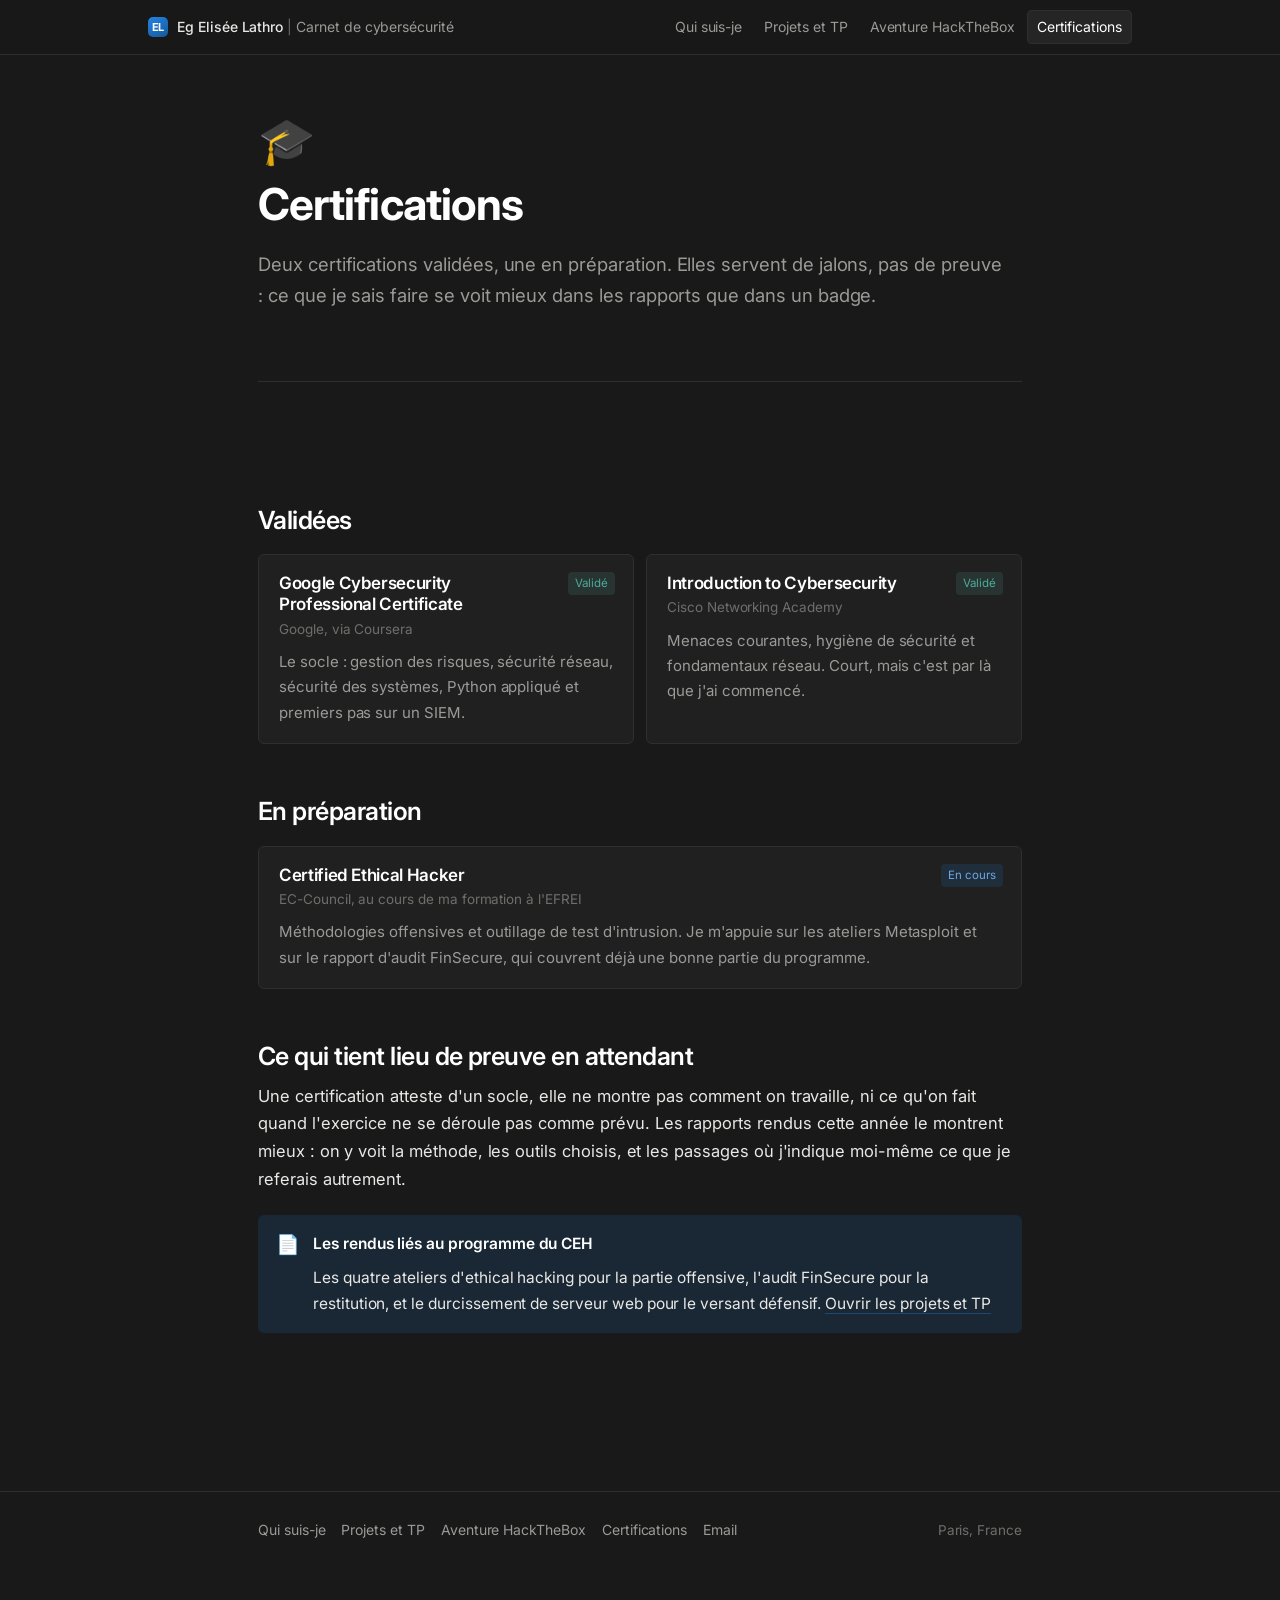
==== certifications.html @ 5270f84b "v1" ====
<!DOCTYPE html>
<html lang="fr">
<head>
<meta charset="UTF-8">
<meta name="viewport" content="width=device-width, initial-scale=1.0">
<title>Certifications | Eg Elisée Lathro</title>
<meta name="description" content="Certifications obtenues et en préparation par Eg Elisée Lathro dans le domaine de la cybersécurité.">
<link rel="preconnect" href="https://fonts.googleapis.com">
<link rel="preconnect" href="https://fonts.gstatic.com" crossorigin>
<link href="https://fonts.googleapis.com/css2?family=Inter:wght@400;500;600;700&amp;family=JetBrains+Mono:wght@400;500&amp;display=swap" rel="stylesheet">
<link rel="stylesheet" href="css/style.css">
</head>
<body>

<header class="topbar">
  <div class="topbar-inner">
    <a class="wordmark" href="index.html">
      <span class="mark" aria-hidden="true">EL</span>
      <span><strong>Eg Elisée Lathro</strong> <span class="sep">|</span> Carnet de cybersécurité</span>
    </a>
    <button class="nav-toggle" aria-expanded="false">Menu</button>
    <nav class="tabs" aria-label="Navigation principale">
      <a href="index.html">Qui suis-je</a>
      <a href="travaux.html">Projets et TP</a>
      <a href="htb-adventure.html">Aventure HackTheBox</a>
      <a href="certifications.html" aria-current="page">Certifications</a>
    </nav>
  </div>
</header>

<div class="container">
  <header class="page-head">
    <span class="page-icon" aria-hidden="true">🎓</span>
    <h1>Certifications</h1>
    <p class="lede">
      Deux certifications validées, une en préparation. Elles servent de jalons, pas de
      preuve : ce que je sais faire se voit mieux dans les rapports que dans un badge.
    </p>
  </header>

  <hr>

  <main>
    <h2>Validées</h2>
    <div class="cards">
      <div class="card">
        <span class="stamp done">Validé</span>
        <h3>Google Cybersecurity Professional Certificate</h3>
        <p class="issuer">Google, via Coursera</p>
        <p>
          Le socle : gestion des risques, sécurité réseau, sécurité des systèmes, Python
          appliqué et premiers pas sur un SIEM.
        </p>
      </div>
      <div class="card">
        <span class="stamp done">Validé</span>
        <h3>Introduction to Cybersecurity</h3>
        <p class="issuer">Cisco Networking Academy</p>
        <p>
          Menaces courantes, hygiène de sécurité et fondamentaux réseau. Court, mais c'est
          par là que j'ai commencé.
        </p>
      </div>
    </div>

    <h2>En préparation</h2>
    <div class="cards one">
      <div class="card">
        <span class="stamp progress">En cours</span>
        <h3>Certified Ethical Hacker</h3>
        <p class="issuer">EC-Council, au cours de ma formation à l'EFREI</p>
        <p>
          Méthodologies offensives et outillage de test d'intrusion. Je m'appuie sur les
          ateliers Metasploit et sur le rapport d'audit FinSecure, qui couvrent déjà une
          bonne partie du programme.
        </p>
      </div>
    </div>

    <h2>Ce qui tient lieu de preuve en attendant</h2>
    <p>
      Une certification atteste d'un socle, elle ne montre pas comment on travaille, ni ce
      qu'on fait quand l'exercice ne se déroule pas comme prévu. Les rapports rendus cette
      année le montrent mieux : on y voit la méthode, les outils choisis, et les passages
      où j'indique moi-même ce que je referais autrement.
    </p>
    <div class="callout">
      <span class="ico" aria-hidden="true">📄</span>
      <div>
        <p><strong>Les rendus liés au programme du CEH</strong></p>
        <p>
          Les quatre ateliers d'ethical hacking pour la partie offensive, l'audit FinSecure
          pour la restitution, et le durcissement de serveur web pour le versant défensif.
          <a href="travaux.html">Ouvrir les projets et TP</a>
        </p>
      </div>
    </div>
  </main>
</div>

<footer>
  <div class="container">
    <div class="footer-links">
      <a href="index.html">Qui suis-je</a>
      <a href="travaux.html">Projets et TP</a>
      <a href="htb-adventure.html">Aventure HackTheBox</a>
      <a href="certifications.html">Certifications</a>
      <a href="mailto:elisee.lathro@gmail.com">Email</a>
    </div>
    <p class="footer-note">Paris, France</p>
  </div>
</footer>

<script src="js/main.js"></script>
</body>
</html>
---- css/style.css ----
/* ============================================================
   Carnet de cybersécurité, Eg Elisée Lathro
   Thème sombre inspiré de Notion, accent bleu
   ============================================================ */

:root {
  --bg:          #191919;
  --bg-raised:   #202020;
  --bg-block:    #252525;
  --bg-hover:    #2c2c2c;
  --bg-input:    #2f2f2f;

  --line:        #2f2f2f;
  --line-soft:   rgba(255, 255, 255, 0.07);

  --text:        #e8e8e6;
  --text-2:      #9b9a97;
  --text-3:      #6f6e6b;

  --blue:        #2383e2;
  --blue-light:  #6ba9e8;
  --blue-wash:   rgba(35, 131, 226, 0.13);
  --blue-edge:   rgba(35, 131, 226, 0.35);

  --green:       #4dab9a;
  --amber:       #d9a441;

  --sans: "Inter", -apple-system, BlinkMacSystemFont, "Segoe UI", Helvetica, Arial, sans-serif;
  --mono: "JetBrains Mono", ui-monospace, SFMono-Regular, Menlo, Consolas, monospace;

  --page: 820px;
  --radius: 6px;
}

* { box-sizing: border-box; }

@media (prefers-reduced-motion: reduce) {
  * { animation: none !important; transition: none !important; scroll-behavior: auto !important; }
}

html { scroll-behavior: smooth; -webkit-text-size-adjust: 100%; }

body {
  margin: 0;
  background: var(--bg);
  color: var(--text);
  font-family: var(--sans);
  font-size: 16.5px;
  line-height: 1.68;
  letter-spacing: -0.003em;
  -webkit-font-smoothing: antialiased;
}

.container {
  max-width: var(--page);
  margin: 0 auto;
  padding: 0 28px;
}

@media (max-width: 600px) {
  body { font-size: 16px; }
  .container { padding: 0 20px; }
}

/* ---------- Liens ---------- */

a {
  color: var(--text);
  text-decoration: none;
  border-bottom: 1px solid var(--blue-edge);
  transition: border-color 0.12s ease, color 0.12s ease;
}

a:hover {
  color: var(--blue-light);
  border-bottom-color: var(--blue);
}

a:focus-visible,
button:focus-visible,
summary:focus-visible {
  outline: 2px solid var(--blue);
  outline-offset: 2px;
  border-radius: 3px;
}

/* ---------- Titres ---------- */

h1, h2, h3 {
  font-family: var(--sans);
  color: #fff;
  line-height: 1.25;
  letter-spacing: -0.021em;
  margin: 0 0 0.4em;
}

h1 { font-size: clamp(34px, 5.4vw, 44px); font-weight: 700; }
h2 { font-size: 25px; font-weight: 600; margin-top: 2.1em; }
h3 { font-size: 19px; font-weight: 600; margin-top: 1.6em; }

p { margin: 0 0 0.85em; }

strong { color: #fff; font-weight: 600; }

code {
  font-family: var(--mono);
  font-size: 0.855em;
  background: var(--bg-block);
  color: #e5837a;
  border-radius: 3px;
  padding: 2px 5px;
}

/* ---------- Barre de navigation ---------- */

.topbar {
  position: sticky;
  top: 0;
  z-index: 30;
  background: rgba(25, 25, 25, 0.88);
  backdrop-filter: saturate(160%) blur(10px);
  border-bottom: 1px solid var(--line);
}

.topbar-inner {
  max-width: 1040px;
  margin: 0 auto;
  padding: 10px 28px;
  display: flex;
  align-items: center;
  justify-content: space-between;
  gap: 16px;
}

.wordmark {
  display: flex;
  align-items: center;
  gap: 9px;
  font-size: 14px;
  color: var(--text-2);
  border: 0;
  white-space: nowrap;
  overflow: hidden;
  text-overflow: ellipsis;
}

.wordmark:hover { color: var(--text-2); }

.wordmark .mark {
  width: 20px;
  height: 20px;
  flex: 0 0 20px;
  border-radius: 5px;
  background: linear-gradient(150deg, var(--blue), #15599c);
  display: inline-flex;
  align-items: center;
  justify-content: center;
  font-size: 11px;
  font-weight: 700;
  color: #fff;
  letter-spacing: -0.02em;
}

.wordmark strong { color: var(--text); font-weight: 500; }
.wordmark .sep { color: var(--text-3); }

nav.tabs { display: flex; gap: 2px; }

nav.tabs a {
  font-size: 14px;
  color: var(--text-2);
  padding: 5px 10px;
  border-radius: 5px;
  border: 0;
  transition: background 0.12s ease, color 0.12s ease;
}

nav.tabs a:hover { background: var(--bg-hover); color: var(--text); }

nav.tabs a[aria-current="page"] {
  color: #fff;
  background: var(--bg-block);
  box-shadow: inset 0 0 0 1px var(--line);
}

.nav-toggle {
  display: none;
  font-family: inherit;
  font-size: 14px;
  color: var(--text-2);
  background: var(--bg-block);
  border: 1px solid var(--line);
  border-radius: 5px;
  padding: 6px 11px;
  cursor: pointer;
}

@media (max-width: 720px) {
  .topbar-inner { flex-wrap: wrap; padding: 10px 20px; }
  .nav-toggle { display: inline-block; }
  nav.tabs { display: none; width: 100%; flex-direction: column; padding-bottom: 6px; }
  nav.tabs.open { display: flex; }
  nav.tabs a { padding: 9px 10px; }
}

/* ---------- En-tête de page ---------- */

.page-head {
  padding: 62px 0 4px;
}

.page-icon {
  font-size: 46px;
  line-height: 1;
  display: block;
  margin-bottom: 14px;
}

.page-head .lede {
  font-size: 18.5px;
  color: var(--text-2);
  max-width: 62ch;
  margin-bottom: 22px;
}

/* propriétés à la Notion */

.props {
  list-style: none;
  padding: 0;
  margin: 0 0 6px;
  display: grid;
  gap: 2px;
}

.props li {
  display: flex;
  gap: 10px;
  align-items: baseline;
  font-size: 14.5px;
  padding: 4px 0;
}

.props .k {
  flex: 0 0 152px;
  color: var(--text-3);
}

.props .v { color: var(--text-2); }
.props .v strong { color: var(--text); font-weight: 500; }

@media (max-width: 560px) {
  .props li { flex-direction: column; gap: 1px; }
  .props .k { flex: none; font-size: 13px; }
}

/* ---------- Corps de page ---------- */

main { padding: 26px 0 96px; }

hr,
.divider {
  border: 0;
  border-top: 1px solid var(--line);
  margin: 44px 0;
}

section + section { margin-top: 8px; }

ul.prose,
ol.prose {
  padding-left: 22px;
  margin: 0 0 1em;
}

ul.prose li,
ol.prose li { margin-bottom: 6px; }

ul.prose li::marker { color: var(--text-3); }

/* petit intertitre discret, utilisé avec parcimonie */
.section-label {
  font-size: 13px;
  color: var(--text-3);
  margin-bottom: 6px;
}

/* ---------- Étiquettes ---------- */

.tags {
  display: flex;
  flex-wrap: wrap;
  gap: 6px;
  margin: 0 0 14px;
  padding: 0;
  list-style: none;
}

.tag {
  font-size: 12.5px;
  line-height: 1.5;
  color: var(--text-2);
  background: var(--bg-block);
  border-radius: 4px;
  padding: 2px 8px;
}

.tag.blue  { color: var(--blue-light); background: var(--blue-wash); }
.tag.green { color: var(--green); background: rgba(77, 171, 154, 0.13); }
.tag.amber { color: var(--amber); background: rgba(217, 164, 65, 0.13); }

/* ---------- Bloc encadré, callout Notion ---------- */

.callout {
  display: flex;
  gap: 13px;
  background: var(--blue-wash);
  border-radius: var(--radius);
  padding: 16px 18px;
  margin: 22px 0;
  font-size: 15.5px;
}

.callout .ico { font-size: 19px; line-height: 1.5; flex: 0 0 auto; }
.callout p { margin: 0 0 0.5em; color: var(--text); }
.callout p:last-child { margin-bottom: 0; }
.callout strong { display: block; }

.callout.plain { background: var(--bg-raised); }

/* ---------- Citation ---------- */

blockquote {
  margin: 20px 0;
  padding-left: 16px;
  border-left: 3px solid var(--text-3);
  color: var(--text-2);
  font-size: 16px;
}

blockquote p:last-child { margin-bottom: 0; }

/* ---------- Vue base de données, filtres ---------- */

.view-bar {
  display: flex;
  flex-wrap: wrap;
  align-items: center;
  gap: 4px;
  border-bottom: 1px solid var(--line);
  padding-bottom: 6px;
  margin: 10px 0 6px;
}

.filter-btn {
  font-family: inherit;
  font-size: 14px;
  color: var(--text-2);
  background: transparent;
  border: 0;
  border-bottom: 2px solid transparent;
  padding: 6px 9px 8px;
  margin-bottom: -8px;
  cursor: pointer;
  border-radius: 4px 4px 0 0;
}

.filter-btn:hover { color: var(--text); background: var(--bg-hover); }

.filter-btn.is-active {
  color: #fff;
  border-bottom-color: var(--blue);
  background: transparent;
}

.filter-btn .count {
  color: var(--text-3);
  font-size: 12.5px;
  margin-left: 5px;
}

.filter-status {
  font-size: 13px;
  color: var(--text-3);
  margin: 10px 0 0;
}

/* ---------- Fiche document ---------- */

.doc {
  border-bottom: 1px solid var(--line-soft);
  padding: 30px 0 26px;
}

.doc[hidden] { display: none; }

.doc h2 {
  font-size: 22px;
  margin: 0 0 3px;
}

.doc-kicker {
  font-size: 14px;
  color: var(--text-3);
  margin-bottom: 12px;
}

.doc p { color: var(--text); }
.doc .tags { margin-bottom: 13px; }

.doc-note {
  color: var(--text-2);
  font-size: 15.5px;
}

/* ---------- Bloc dépliable, aperçu du PDF ---------- */

.reader {
  margin-top: 16px;
  border: 1px solid var(--line);
  border-radius: var(--radius);
  background: var(--bg-raised);
  overflow: hidden;
}

.reader > summary {
  list-style: none;
  cursor: pointer;
  display: flex;
  align-items: center;
  gap: 10px;
  padding: 11px 15px;
  font-size: 15px;
  color: var(--text);
  user-select: none;
}

.reader > summary::-webkit-details-marker { display: none; }

.reader > summary:hover { background: var(--bg-hover); }

.reader > summary .chev {
  flex: 0 0 auto;
  width: 13px;
  color: var(--text-3);
  transition: transform 0.15s ease;
  display: inline-block;
  text-align: center;
}

.reader[open] > summary .chev { transform: rotate(90deg); }

.reader[open] > summary { border-bottom: 1px solid var(--line); }

.reader > summary .label { flex: 1 1 auto; }
.reader > summary .label b { font-weight: 500; }

.reader > summary .hint {
  font-size: 12.5px;
  color: var(--text-3);
  font-family: var(--mono);
}

@media (max-width: 560px) {
  .reader > summary .hint { display: none; }
}

.reader-body { background: #111; }

.reader-body iframe {
  display: block;
  width: 100%;
  height: 76vh;
  min-height: 440px;
  border: 0;
  background: #111;
}

@media (max-width: 720px) {
  .reader-body iframe { height: 60vh; min-height: 340px; }
}

.reader-foot {
  display: flex;
  flex-wrap: wrap;
  gap: 8px;
  align-items: center;
  padding: 11px 15px;
  background: var(--bg-raised);
  border-top: 1px solid var(--line);
  font-size: 13.5px;
  color: var(--text-3);
}

.reader-foot .spacer { flex: 1 1 auto; }

.reader-missing {
  padding: 14px 15px;
  font-size: 14px;
  color: var(--amber);
  background: rgba(217, 164, 65, 0.1);
  border-top: 1px solid var(--line);
}

/* ---------- Boutons ---------- */

.btn {
  display: inline-block;
  font-family: inherit;
  font-size: 14px;
  line-height: 1.4;
  color: var(--text);
  background: var(--bg-block);
  border: 1px solid var(--line);
  border-bottom: 1px solid var(--line);
  border-radius: 5px;
  padding: 7px 13px;
  cursor: pointer;
  text-decoration: none;
  transition: background 0.12s ease;
}

.btn:hover { background: var(--bg-hover); color: var(--text); border-bottom-color: var(--line); }

.btn-primary {
  background: var(--blue);
  border-color: var(--blue);
  color: #fff;
}

.btn-primary:hover { background: #1a6fc4; border-color: #1a6fc4; color: #fff; }

/* ---------- Grilles de cartes ---------- */

.cards {
  display: grid;
  grid-template-columns: repeat(2, 1fr);
  gap: 12px;
  margin: 18px 0 8px;
}

.card {
  background: var(--bg-raised);
  border: 1px solid var(--line);
  border-radius: var(--radius);
  padding: 18px 20px;
  position: relative;
}

.card h3 { font-size: 17px; margin: 0 0 2px; }

.card .issuer {
  font-size: 13.5px;
  color: var(--text-3);
  margin-bottom: 9px;
}

.card p { font-size: 15px; color: var(--text-2); margin-bottom: 0; }

.card .stamp {
  position: absolute;
  top: 17px;
  right: 18px;
  font-size: 11.5px;
  border-radius: 4px;
  padding: 2px 7px;
}

.stamp.done { color: var(--green); background: rgba(77, 171, 154, 0.14); }
.stamp.progress { color: var(--blue-light); background: var(--blue-wash); }

.card h3 { padding-right: 76px; }

.cards.one { grid-template-columns: 1fr; }

@media (max-width: 640px) {
  .cards { grid-template-columns: 1fr; }
}

/* ---------- Liste à deux colonnes ---------- */

.split {
  display: grid;
  grid-template-columns: 1fr 1fr;
  gap: 8px 30px;
  list-style: none;
  padding: 0;
  margin: 14px 0 0;
}

.split li {
  font-size: 15px;
  color: var(--text-2);
  padding-left: 14px;
  border-left: 2px solid var(--line);
}

.split li strong { color: var(--text); font-weight: 500; }

@media (max-width: 600px) {
  .split { grid-template-columns: 1fr; }
}

/* ---------- Machines HackTheBox ---------- */

.machines {
  display: flex;
  flex-wrap: wrap;
  gap: 6px;
  list-style: none;
  padding: 0;
  margin: 10px 0 0;
}

.machines li {
  font-size: 13.5px;
  color: var(--text-2);
  background: var(--bg-block);
  border-radius: 4px;
  padding: 4px 10px;
}

/* ---------- Rapports HTB ---------- */

.report {
  border-bottom: 1px solid var(--line-soft);
  padding: 24px 0;
}

.report h3 { margin: 0 0 8px; font-size: 20px; }
.report h3 a { border-bottom: 0; }
.report h3 a:hover { color: var(--blue-light); }
.report p { color: var(--text-2); margin-bottom: 10px; }
.report .tags { margin-bottom: 10px; }

.report .draft {
  font-size: 13px;
  color: var(--text-3);
}

/* ---------- Article ---------- */

.article-body h2 { font-size: 23px; margin-top: 44px; }
.article-body p { max-width: 70ch; }

.back-link {
  display: inline-block;
  font-size: 14px;
  color: var(--text-2);
  border: 0;
  margin: 26px 0 0;
}

.back-link:hover { color: var(--blue-light); }

/* ---------- Pied de page ---------- */

footer {
  border-top: 1px solid var(--line);
  padding: 26px 0 60px;
  margin-top: 40px;
}

footer .container {
  display: flex;
  flex-wrap: wrap;
  justify-content: space-between;
  align-items: center;
  gap: 14px;
}

.footer-links {
  display: flex;
  flex-wrap: wrap;
  gap: 16px;
  font-size: 14px;
}

.footer-links a { color: var(--text-2); border: 0; }
.footer-links a:hover { color: var(--blue-light); }

.footer-note { color: var(--text-3); font-size: 13.5px; margin: 0; }

/* ---------- Passages à rédiger dans un brouillon de write-up ---------- */

.article-body .draft {
  color: var(--text-3);
  font-style: italic;
  border-left: 2px solid var(--line);
  padding-left: 14px;
  max-width: 70ch;
}
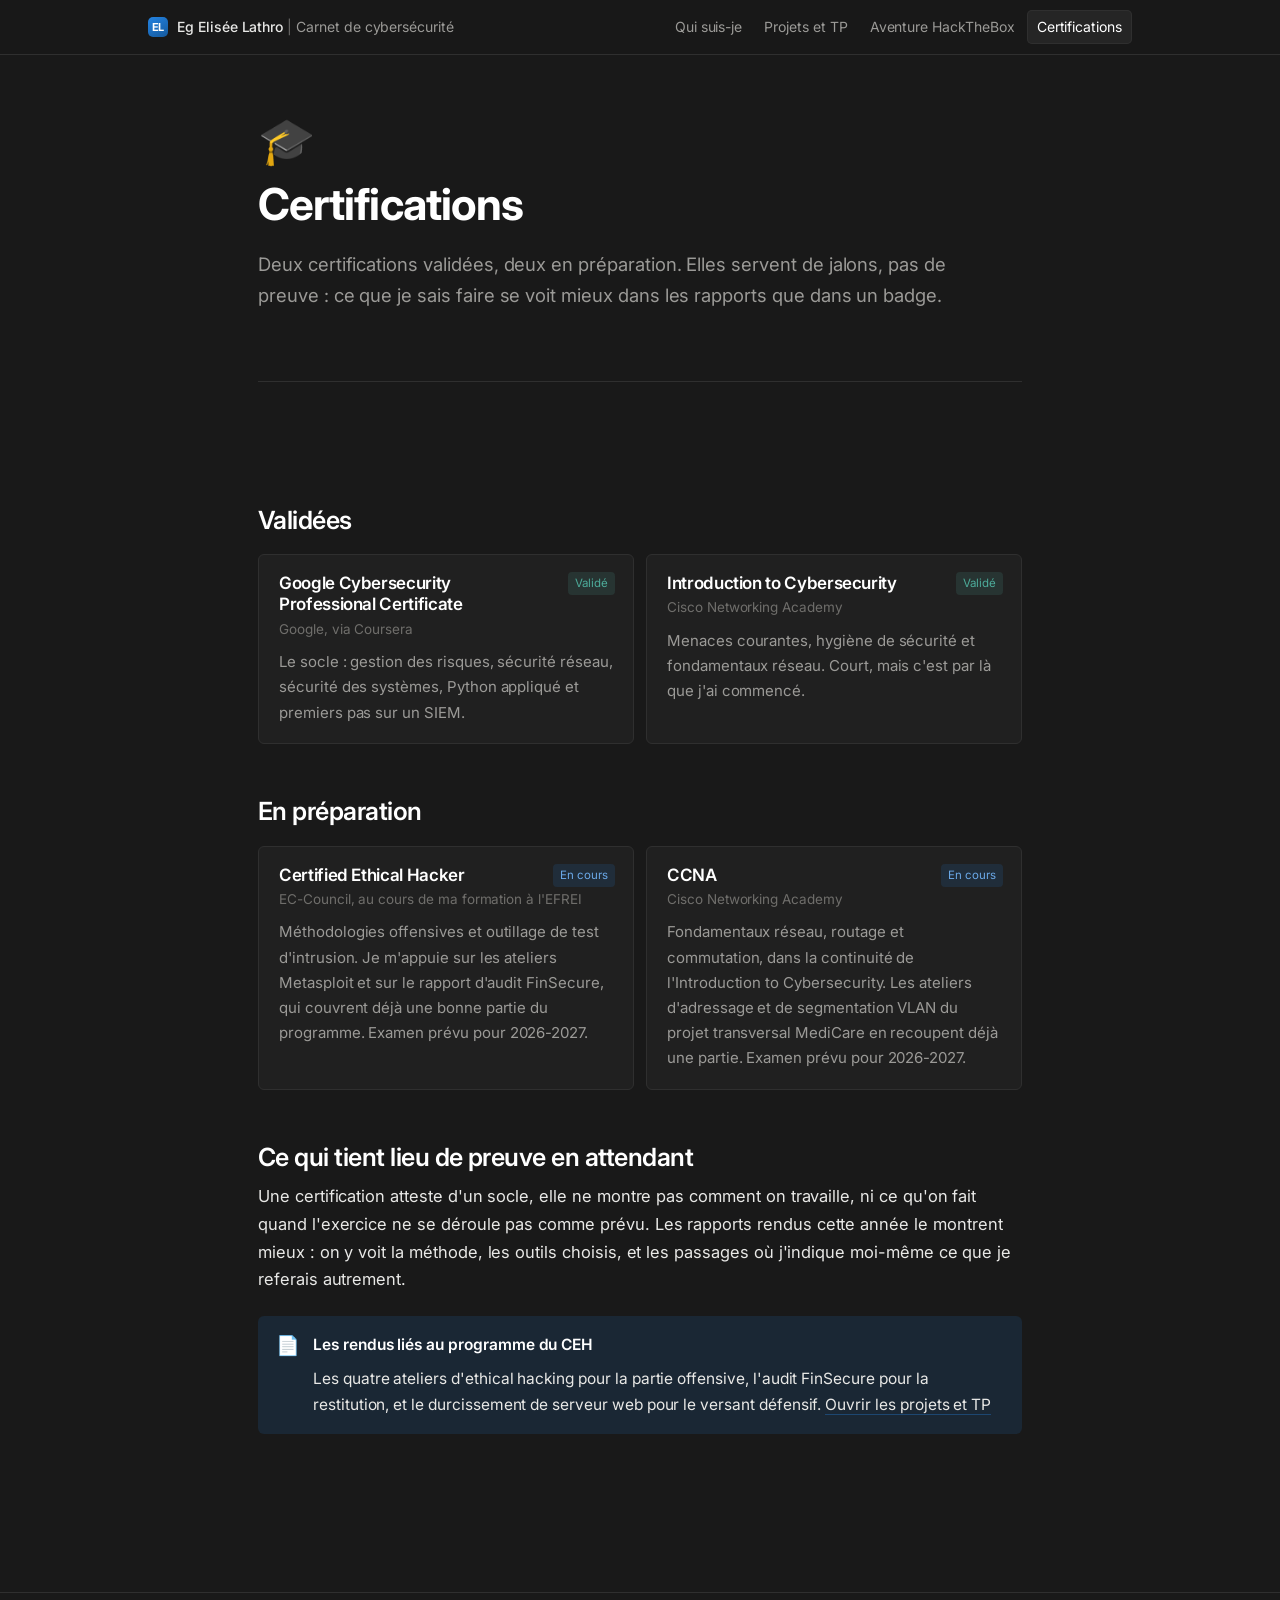
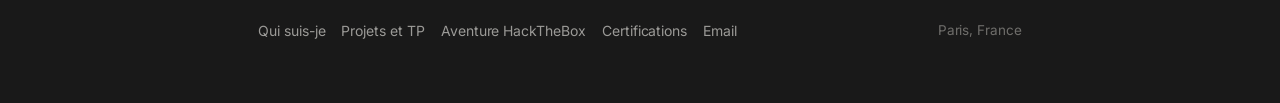
==== commit c182ef5f: "Ajuste la page Qui suis-je et ajoute le CCNA aux certifications - Remplace "Alternance SOC" par "Alt" ====
--- a/certifications.html
+++ b/certifications.html
@@ -33,7 +33,7 @@
     <span class="page-icon" aria-hidden="true">🎓</span>
     <h1>Certifications</h1>
     <p class="lede">
-      Deux certifications validées, une en préparation. Elles servent de jalons, pas de
+      Deux certifications validées, deux en préparation. Elles servent de jalons, pas de
       preuve : ce que je sais faire se voit mieux dans les rapports que dans un badge.
     </p>
   </header>
@@ -64,7 +64,7 @@
     </div>
 
     <h2>En préparation</h2>
-    <div class="cards one">
+    <div class="cards">
       <div class="card">
         <span class="stamp progress">En cours</span>
         <h3>Certified Ethical Hacker</h3>
@@ -72,7 +72,17 @@
         <p>
           Méthodologies offensives et outillage de test d'intrusion. Je m'appuie sur les
           ateliers Metasploit et sur le rapport d'audit FinSecure, qui couvrent déjà une
-          bonne partie du programme.
+          bonne partie du programme. Examen prévu pour 2026-2027.
+        </p>
+      </div>
+      <div class="card">
+        <span class="stamp progress">En cours</span>
+        <h3>CCNA</h3>
+        <p class="issuer">Cisco Networking Academy</p>
+        <p>
+          Fondamentaux réseau, routage et commutation, dans la continuité de l'Introduction
+          to Cybersecurity. Les ateliers d'adressage et de segmentation VLAN du projet
+          transversal MediCare en recoupent déjà une partie. Examen prévu pour 2026-2027.
         </p>
       </div>
     </div>
--- a/css/style.css
+++ b/css/style.css
@@ -681,6 +681,36 @@
 
 .footer-note { color: var(--text-3); font-size: 13.5px; margin: 0; }
 
+/* ---------- Blocs de commandes dans les write-ups ---------- */
+
+.article-body pre {
+  background: var(--bg-block);
+  border: 1px solid var(--line-soft);
+  border-radius: var(--radius);
+  padding: 14px 16px;
+  margin: 0 0 1.1em;
+  max-width: 70ch;
+}
+
+.article-body pre code {
+  background: none;
+  color: var(--text);
+  padding: 0;
+  font-size: 0.86em;
+  line-height: 1.55;
+  white-space: pre-wrap;
+  overflow-wrap: anywhere;
+}
+
+.article-body pre .c { color: var(--text-3); }
+.article-body pre .out { color: var(--text-2); }
+
+.article-body .note {
+  font-size: 14.5px;
+  color: var(--text-2);
+  max-width: 70ch;
+}
+
 /* ---------- Passages à rédiger dans un brouillon de write-up ---------- */
 
 .article-body .draft {
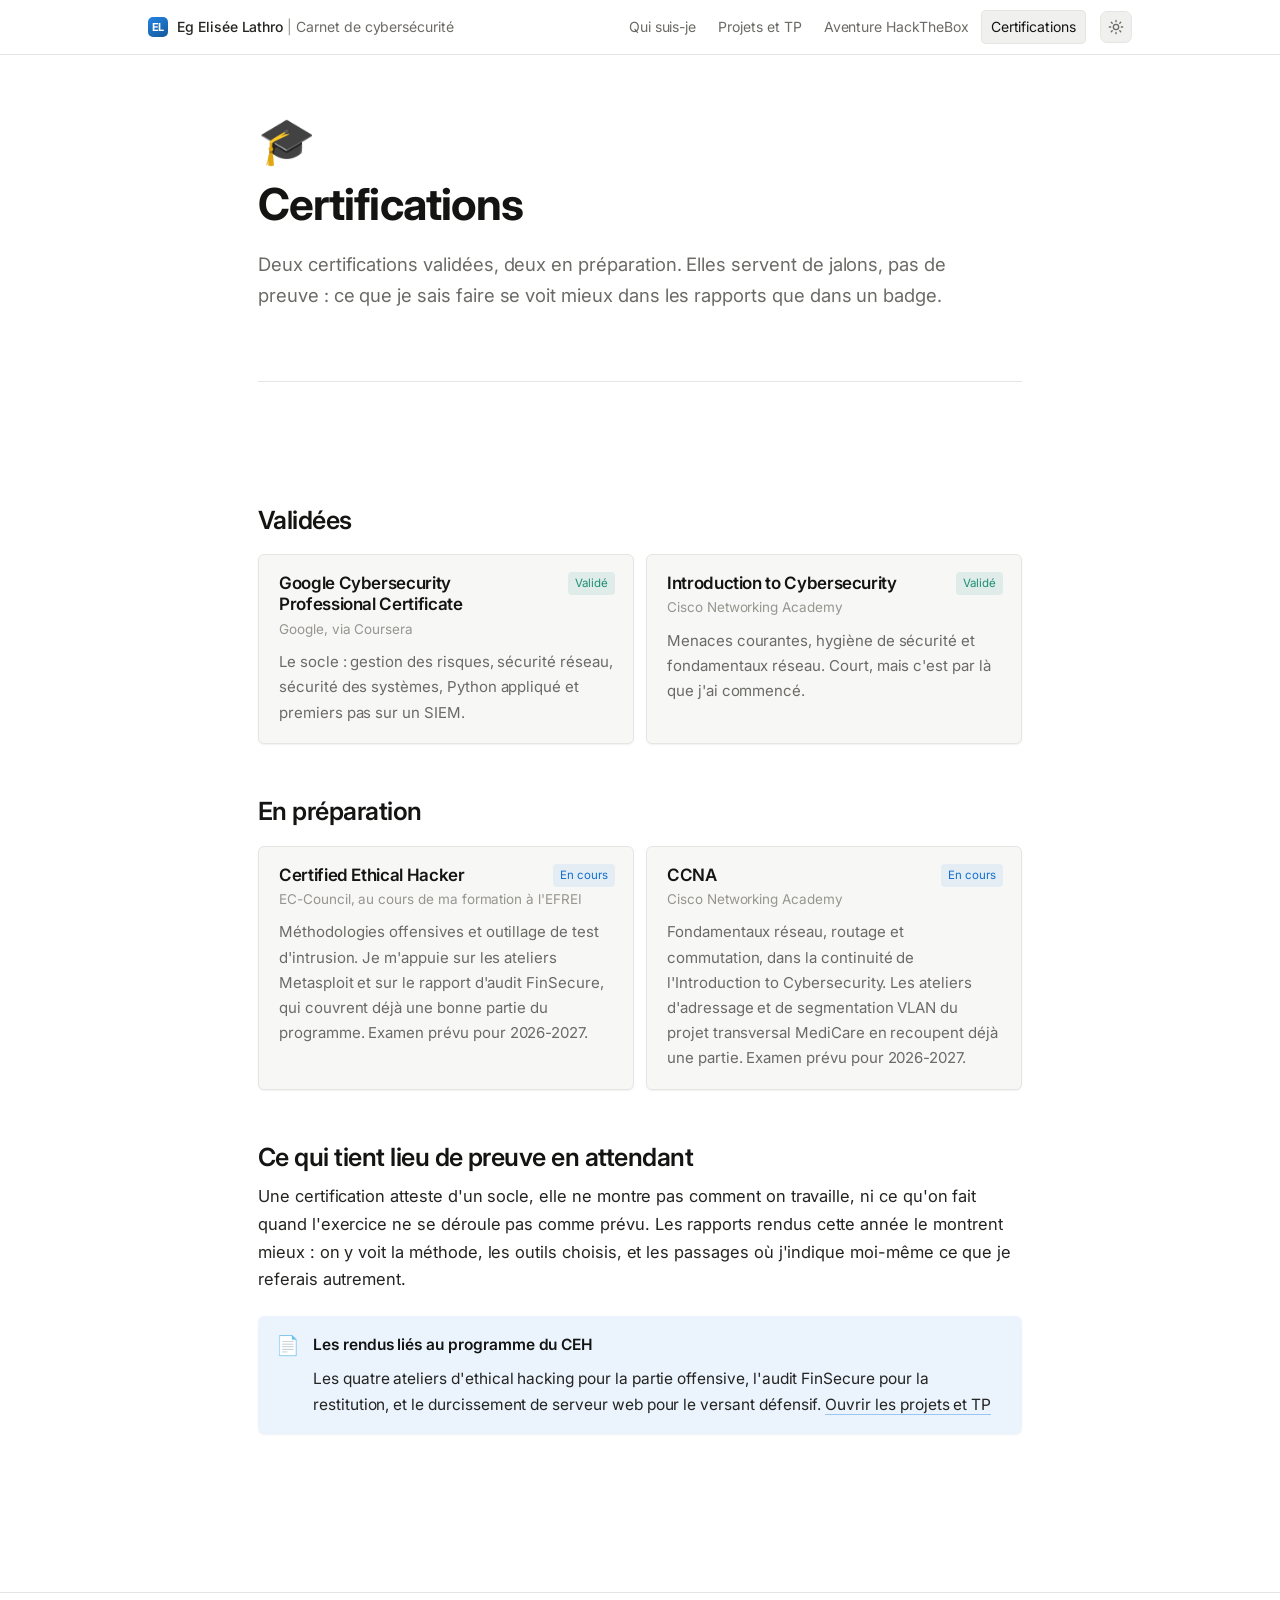
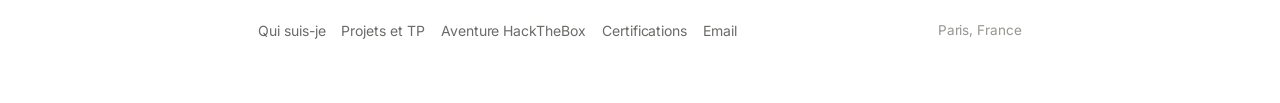
==== commit 2d784ed4: "Ajoute un thème clair/sombre et des animations d'interface - Introduit des jetons de couleur dédoubl" ====
--- a/certifications.html
+++ b/certifications.html
@@ -2,6 +2,15 @@
 <html lang="fr">
 <head>
 <meta charset="UTF-8">
+<script>
+(function () {
+  try {
+    var saved = localStorage.getItem("theme");
+    var theme = saved || (window.matchMedia && window.matchMedia("(prefers-color-scheme: light)").matches ? "light" : "dark");
+    document.documentElement.setAttribute("data-theme", theme);
+  } catch (e) {}
+})();
+</script>
 <meta name="viewport" content="width=device-width, initial-scale=1.0">
 <title>Certifications | Eg Elisée Lathro</title>
 <meta name="description" content="Certifications obtenues et en préparation par Eg Elisée Lathro dans le domaine de la cybersécurité.">
@@ -25,6 +34,10 @@
       <a href="htb-adventure.html">Aventure HackTheBox</a>
       <a href="certifications.html" aria-current="page">Certifications</a>
     </nav>
+    <button class="theme-toggle" type="button" aria-label="Basculer entre thème clair et sombre" title="Thème clair / sombre">
+      <svg class="icon-sun" viewBox="0 0 24 24" fill="none" stroke="currentColor" stroke-width="2" stroke-linecap="round" aria-hidden="true"><circle cx="12" cy="12" r="4"></circle><path d="M12 2v2M12 20v2M4.93 4.93l1.41 1.41M17.66 17.66l1.41 1.41M2 12h2M20 12h2M4.93 19.07l1.41-1.41M17.66 6.34l1.41-1.41"></path></svg>
+      <svg class="icon-moon" viewBox="0 0 24 24" fill="none" stroke="currentColor" stroke-width="2" stroke-linecap="round" stroke-linejoin="round" aria-hidden="true"><path d="M21 12.79A9 9 0 1 1 11.21 3a7 7 0 0 0 9.79 9.79Z"></path></svg>
+    </button>
   </div>
 </header>
 
--- a/css/style.css
+++ b/css/style.css
@@ -1,6 +1,7 @@
 /* ============================================================
    Carnet de cybersécurité, Eg Elisée Lathro
-   Thème sombre inspiré de Notion, accent bleu
+   Thème Notion, sombre par défaut, clair en alternative,
+   accent bleu
    ============================================================ */
 
 :root {
@@ -16,6 +17,7 @@
   --text:        #e8e8e6;
   --text-2:      #9b9a97;
   --text-3:      #6f6e6b;
+  --heading:     #ffffff;
 
   --blue:        #2383e2;
   --blue-light:  #6ba9e8;
@@ -25,11 +27,51 @@
   --green:       #4dab9a;
   --amber:       #d9a441;
 
+  --topbar-bg:   rgba(25, 25, 25, 0.88);
+  --reader-bg:   #111111;
+
+  --shadow-sm:   0 1px 2px rgba(0, 0, 0, 0.35);
+  --shadow-md:   0 14px 32px -18px rgba(0, 0, 0, 0.6);
+
   --sans: "Inter", -apple-system, BlinkMacSystemFont, "Segoe UI", Helvetica, Arial, sans-serif;
   --mono: "JetBrains Mono", ui-monospace, SFMono-Regular, Menlo, Consolas, monospace;
 
   --page: 820px;
   --radius: 6px;
+
+  color-scheme: dark;
+}
+
+:root[data-theme="light"] {
+  --bg:          #ffffff;
+  --bg-raised:   #f7f7f5;
+  --bg-block:    #f0f0ee;
+  --bg-hover:    #e9e9e6;
+  --bg-input:    #ffffff;
+
+  --line:        #e5e5e2;
+  --line-soft:   rgba(15, 15, 15, 0.07);
+
+  --text:        #242422;
+  --text-2:      #6b6a66;
+  --text-3:      #96958f;
+  --heading:     #141413;
+
+  --blue:        #2383e2;
+  --blue-light:  #0f6fd1;
+  --blue-wash:   rgba(35, 131, 226, 0.09);
+  --blue-edge:   rgba(35, 131, 226, 0.4);
+
+  --green:       #1f8f73;
+  --amber:       #9c6a10;
+
+  --topbar-bg:   rgba(255, 255, 255, 0.82);
+  --reader-bg:   #e9e9e6;
+
+  --shadow-sm:   0 1px 2px rgba(20, 20, 19, 0.06);
+  --shadow-md:   0 16px 32px -18px rgba(20, 20, 19, 0.22);
+
+  color-scheme: light;
 }
 
 * { box-sizing: border-box; }
@@ -49,6 +91,7 @@
   line-height: 1.68;
   letter-spacing: -0.003em;
   -webkit-font-smoothing: antialiased;
+  transition: background-color 0.25s ease, color 0.25s ease;
 }
 
 .container {
@@ -88,10 +131,11 @@
 
 h1, h2, h3 {
   font-family: var(--sans);
-  color: #fff;
+  color: var(--heading);
   line-height: 1.25;
   letter-spacing: -0.021em;
   margin: 0 0 0.4em;
+  transition: color 0.25s ease;
 }
 
 h1 { font-size: clamp(34px, 5.4vw, 44px); font-weight: 700; }
@@ -100,7 +144,7 @@
 
 p { margin: 0 0 0.85em; }
 
-strong { color: #fff; font-weight: 600; }
+strong { color: var(--heading); font-weight: 600; }
 
 code {
   font-family: var(--mono);
@@ -109,6 +153,7 @@
   color: #e5837a;
   border-radius: 3px;
   padding: 2px 5px;
+  transition: background-color 0.25s ease;
 }
 
 /* ---------- Barre de navigation ---------- */
@@ -117,10 +162,13 @@
   position: sticky;
   top: 0;
   z-index: 30;
-  background: rgba(25, 25, 25, 0.88);
+  background: var(--topbar-bg);
   backdrop-filter: saturate(160%) blur(10px);
   border-bottom: 1px solid var(--line);
-}
+  transition: background-color 0.25s ease, border-color 0.25s ease, box-shadow 0.25s ease;
+}
+
+.topbar.is-scrolled { box-shadow: var(--shadow-md); }
 
 .topbar-inner {
   max-width: 1040px;
@@ -128,8 +176,8 @@
   padding: 10px 28px;
   display: flex;
   align-items: center;
-  justify-content: space-between;
-  gap: 16px;
+  justify-content: flex-start;
+  gap: 14px;
 }
 
 .wordmark {
@@ -142,6 +190,7 @@
   white-space: nowrap;
   overflow: hidden;
   text-overflow: ellipsis;
+  margin-right: auto;
 }
 
 .wordmark:hover { color: var(--text-2); }
@@ -178,7 +227,7 @@
 nav.tabs a:hover { background: var(--bg-hover); color: var(--text); }
 
 nav.tabs a[aria-current="page"] {
-  color: #fff;
+  color: var(--heading);
   background: var(--bg-block);
   box-shadow: inset 0 0 0 1px var(--line);
 }
@@ -193,20 +242,80 @@
   border-radius: 5px;
   padding: 6px 11px;
   cursor: pointer;
-}
+  transition: background-color 0.15s ease, color 0.15s ease, border-color 0.15s ease;
+}
+
+.nav-toggle:hover { background: var(--bg-hover); color: var(--text); }
+
+/* ---------- Bascule de thème clair / sombre ---------- */
+
+.theme-toggle {
+  display: inline-flex;
+  align-items: center;
+  justify-content: center;
+  flex: 0 0 auto;
+  width: 32px;
+  height: 32px;
+  padding: 0;
+  border-radius: 7px;
+  border: 1px solid var(--line);
+  background: var(--bg-block);
+  color: var(--text-2);
+  cursor: pointer;
+  transition: background-color 0.15s ease, color 0.15s ease, border-color 0.15s ease, transform 0.15s ease;
+}
+
+.theme-toggle:hover { background: var(--bg-hover); color: var(--text); }
+.theme-toggle:active { transform: scale(0.9); }
+
+.theme-toggle svg {
+  width: 16px;
+  height: 16px;
+  transition: opacity 0.2s ease, transform 0.3s ease;
+}
+
+.theme-toggle .icon-sun { display: none; }
+.theme-toggle .icon-moon { display: inline-flex; }
+
+:root[data-theme="light"] .theme-toggle .icon-sun { display: inline-flex; }
+:root[data-theme="light"] .theme-toggle .icon-moon { display: none; }
 
 @media (max-width: 720px) {
   .topbar-inner { flex-wrap: wrap; padding: 10px 20px; }
-  .nav-toggle { display: inline-block; }
-  nav.tabs { display: none; width: 100%; flex-direction: column; padding-bottom: 6px; }
+  .nav-toggle { display: inline-block; order: 1; }
+  .theme-toggle { order: 2; }
+  nav.tabs { display: none; width: 100%; flex-direction: column; padding-bottom: 6px; order: 3; }
   nav.tabs.open { display: flex; }
   nav.tabs a { padding: 9px 10px; }
 }
 
+/* ---------- Animations d'entrée ---------- */
+
+@keyframes fadeInUp {
+  from { opacity: 0; transform: translateY(10px); }
+  to   { opacity: 1; transform: translateY(0); }
+}
+
+@keyframes fadeIn {
+  from { opacity: 0; }
+  to   { opacity: 1; }
+}
+
+/* révélation au défilement, activée par main.js ; sans JS, le contenu
+   reste simplement visible (pas de classe .reveal posée) */
+.reveal {
+  opacity: 0;
+  transform: translateY(16px);
+  transition: opacity 0.55s ease, transform 0.55s ease;
+}
+
+.reveal.in-view { opacity: 1; transform: translateY(0); }
+
 /* ---------- En-tête de page ---------- */
 
 .page-head {
   padding: 62px 0 4px;
+  animation: fadeInUp 0.6s ease both;
 }
 
 .page-icon {
@@ -256,7 +365,7 @@
 
 /* ---------- Corps de page ---------- */
 
-main { padding: 26px 0 96px; }
+main { padding: 26px 0 96px; animation: fadeIn 0.5s ease 0.08s both; }
 
 hr,
 .divider {
@@ -303,6 +412,7 @@
   background: var(--bg-block);
   border-radius: 4px;
   padding: 2px 8px;
+  transition: background-color 0.25s ease, color 0.25s ease;
 }
 
 .tag.blue  { color: var(--blue-light); background: var(--blue-wash); }
@@ -319,7 +429,11 @@
   padding: 16px 18px;
   margin: 22px 0;
   font-size: 15.5px;
-}
+  box-shadow: var(--shadow-sm);
+  transition: background-color 0.25s ease, box-shadow 0.2s ease, transform 0.2s ease;
+}
+
+.callout:hover { transform: translateY(-1px); box-shadow: var(--shadow-md); }
 
 .callout .ico { font-size: 19px; line-height: 1.5; flex: 0 0 auto; }
 .callout p { margin: 0 0 0.5em; color: var(--text); }
@@ -368,7 +482,7 @@
 .filter-btn:hover { color: var(--text); background: var(--bg-hover); }
 
 .filter-btn.is-active {
-  color: #fff;
+  color: var(--heading);
   border-bottom-color: var(--blue);
   background: transparent;
 }
@@ -389,8 +503,13 @@
 
 .doc {
   border-bottom: 1px solid var(--line-soft);
-  padding: 30px 0 26px;
-}
+  padding: 30px 14px 26px;
+  margin: 0 -14px;
+  border-radius: 8px;
+  transition: background-color 0.18s ease, border-color 0.25s ease;
+}
+
+.doc:hover { background: var(--bg-hover); }
 
 .doc[hidden] { display: none; }
 
@@ -421,7 +540,10 @@
   border-radius: var(--radius);
   background: var(--bg-raised);
   overflow: hidden;
-}
+  transition: background-color 0.25s ease, border-color 0.25s ease, box-shadow 0.2s ease;
+}
+
+.reader[open] { box-shadow: var(--shadow-sm); }
 
 .reader > summary {
   list-style: none;
@@ -465,7 +587,7 @@
   .reader > summary .hint { display: none; }
 }
 
-.reader-body { background: #111; }
+.reader-body { background: var(--reader-bg); }
 
 .reader-body iframe {
   display: block;
@@ -473,7 +595,7 @@
   height: 76vh;
   min-height: 440px;
   border: 0;
-  background: #111;
+  background: var(--reader-bg);
 }
 
 @media (max-width: 720px) {
@@ -517,10 +639,11 @@
   padding: 7px 13px;
   cursor: pointer;
   text-decoration: none;
-  transition: background 0.12s ease;
-}
-
-.btn:hover { background: var(--bg-hover); color: var(--text); border-bottom-color: var(--line); }
+  transition: background-color 0.15s ease, border-color 0.25s ease, color 0.25s ease, transform 0.15s ease;
+}
+
+.btn:hover { background: var(--bg-hover); color: var(--text); border-bottom-color: var(--line); transform: translateY(-1px); }
+.btn:active { transform: translateY(0); }
 
 .btn-primary {
   background: var(--blue);
@@ -545,7 +668,11 @@
   border-radius: var(--radius);
   padding: 18px 20px;
   position: relative;
-}
+  box-shadow: var(--shadow-sm);
+  transition: background-color 0.25s ease, border-color 0.25s ease, box-shadow 0.2s ease, transform 0.2s ease;
+}
+
+.card:hover { transform: translateY(-2px); box-shadow: var(--shadow-md); }
 
 .card h3 { font-size: 17px; margin: 0 0 2px; }
 
@@ -624,8 +751,13 @@
 
 .report {
   border-bottom: 1px solid var(--line-soft);
-  padding: 24px 0;
-}
+  padding: 24px 14px;
+  margin: 0 -14px;
+  border-radius: 8px;
+  transition: background-color 0.18s ease, border-color 0.25s ease;
+}
+
+.report:hover { background: var(--bg-hover); }
 
 .report h3 { margin: 0 0 8px; font-size: 20px; }
 .report h3 a { border-bottom: 0; }
